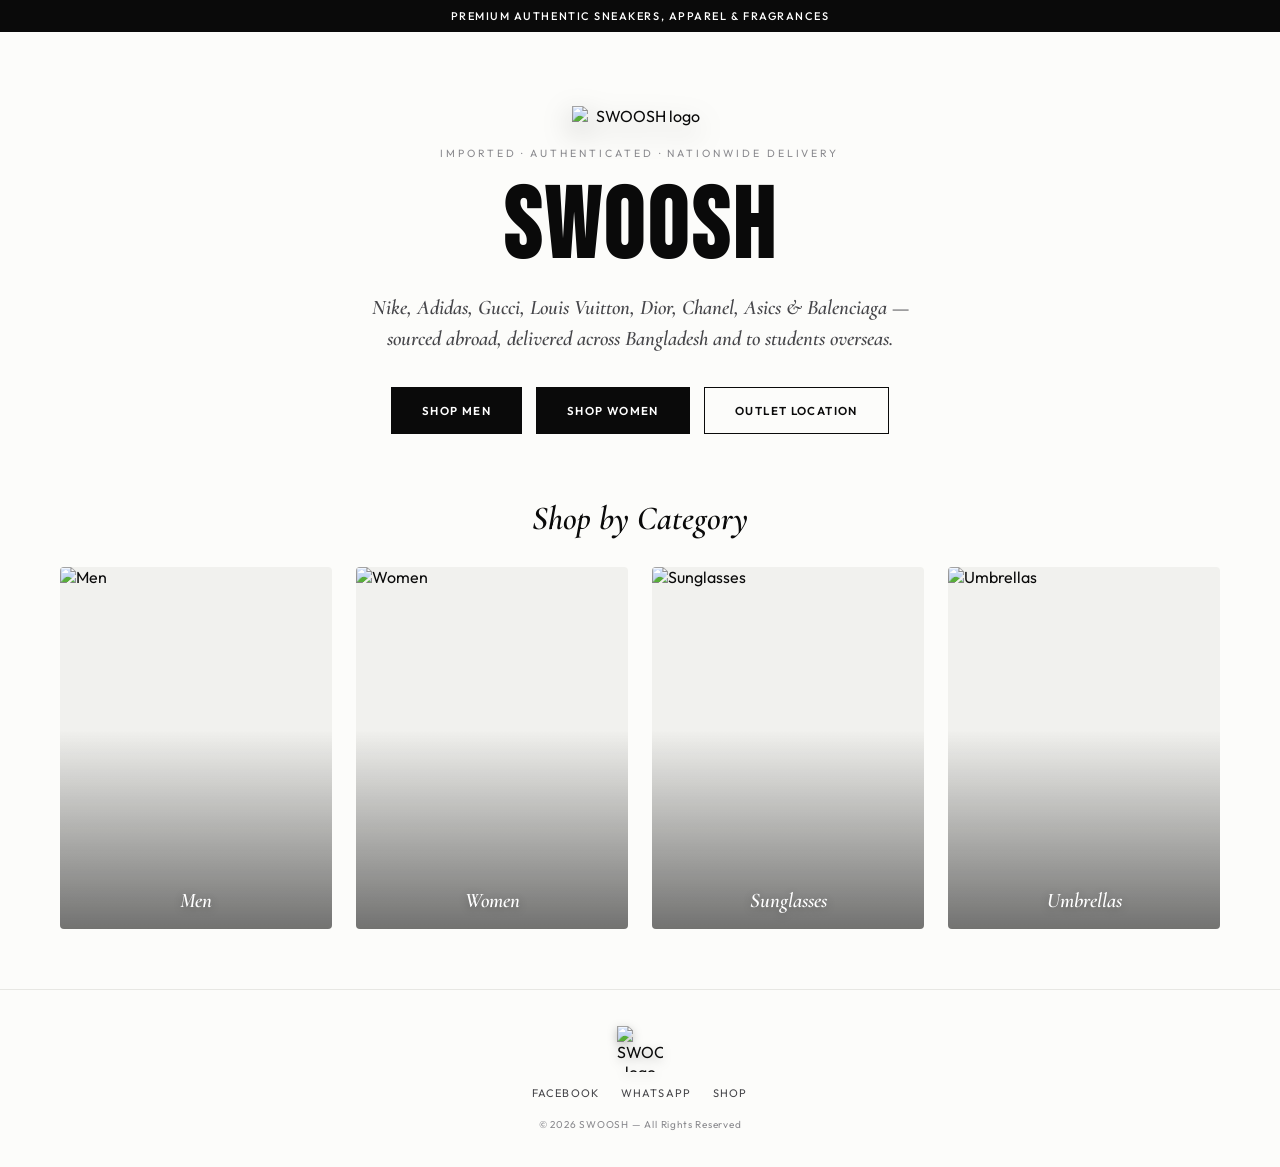
==== index.html @ a7191a3a "Add files via upload" ====
<!DOCTYPE html>
<html lang="en">
<head>
<meta charset="UTF-8">
<meta name="viewport" content="width=device-width, initial-scale=1.0, viewport-fit=cover">
<meta name="theme-color" content="#ffffff">
<title>SWOOSH | Premium Authentic Imports</title>
<link rel="icon" type="image/png" href="logo-black.png">
<link rel="preconnect" href="https://fonts.googleapis.com">
<link rel="preconnect" href="https://fonts.gstatic.com" crossorigin>
<link href="https://fonts.googleapis.com/css2?family=Bebas+Neue&family=Cormorant:ital,wght@1,600;1,700&family=Outfit:wght@300;400;500;600&display=swap" rel="stylesheet">
<style>
:root{
  --bg:#FCFCFA; --ink:#0A0A0A; --ink-70:#46464A; --ink-45:#8A8A8E;
  --line:#E7E7E3; --surface:#F1F1EE; --white:#FFFFFF;
  --t1:.15s; 
  /* Easing update kora hoyeche aro smooth/fluid feel er jonno */
  --eo:cubic-bezier(0.16, 1, 0.3, 1); 
}
*,*::before,*::after{box-sizing:border-box;margin:0;padding:0;-webkit-tap-highlight-color:transparent;}
html{scroll-behavior:smooth;}
body{
  font-family:'Outfit',sans-serif;background:var(--bg);color:var(--ink);
  min-height:100dvh;overflow-x:hidden;
  /* Font smoothing for crisp premium text */
  -webkit-font-smoothing:antialiased; -moz-osx-font-smoothing:grayscale; 
}
a{color:inherit;} button{font-family:inherit;}

.announce{ background:var(--ink); color:var(--white); text-align:center;
  font-size:11px; letter-spacing:.14em; font-weight:500; padding:9px 12px; transform:translateZ(0); }

.hero{ display:flex; flex-direction:column; padding-top:6vh; }
.hero-main{ display:flex; flex-direction:column; align-items:center; justify-content:center;
  text-align:center; padding:20px 24px 44px; }

/* Animation gulo GPU acceleration er jonno optimize kora hoyeche */
.hero-logo, .hero-eyebrow, .hero-brand, .hero-tag, .hero-ctas {
  opacity:0; will-change: transform, opacity;
}
.hero-logo{ width:clamp(92px,24vw,136px); height:auto; margin-bottom:20px;
  filter:drop-shadow(0 10px 14px rgba(0,0,0,.28)); animation:fadeUp .8s var(--eo) forwards; }
.hero-eyebrow{ font-size:10.5px; letter-spacing:.28em; color:var(--ink-45); text-transform:uppercase;
  margin-bottom:22px; animation:fadeUp .8s var(--eo) forwards; }
.hero-brand{ font-family:'Bebas Neue',sans-serif; font-size:clamp(3rem,13vw,6.2rem);
  letter-spacing:.04em; line-height:.95; animation:fadeUp .8s var(--eo) .1s forwards; }
.hero-tag{ font-family:'Cormorant',serif; font-style:italic; font-weight:600;
  font-size:clamp(1.02rem,2.4vw,1.3rem); color:var(--ink-70); margin-top:16px; max-width:560px;
  line-height:1.5; animation:fadeUp .8s var(--eo) .2s forwards; }
.hero-ctas{ display:flex; gap:14px; margin-top:32px; flex-wrap:wrap; justify-content:center;
  animation:fadeUp .8s var(--eo) .3s forwards; }

@keyframes fadeUp{ 
  /* translate3d use kora hoyeche 144hz smoothness er jonno */
  from{opacity:0;transform:translate3d(0, 20px, 0);} 
  to{opacity:1;transform:translate3d(0, 0, 0);} 
}

/* Modified Buttons with smooth transitions & hardware acceleration */
.btn-primary,.btn-ghost{ padding:15px 30px; text-decoration:none; font-size:11.5px; font-weight:600;
  letter-spacing:.12em; text-transform:uppercase; transition:all 0.4s var(--eo); display:inline-block;
  will-change: transform, box-shadow, background-color, color; transform: translateZ(0); }
.btn-primary{ background:var(--ink); color:var(--white); border:1px solid var(--ink); }
.btn-primary:hover{ background:var(--white); color:var(--ink); transform:translate3d(0, -3px, 0); box-shadow:0 8px 20px rgba(0,0,0,0.12); }
.btn-ghost{ border:1px solid var(--ink); color:var(--ink); }
.btn-ghost:hover{ background:var(--ink); color:var(--white); transform:translate3d(0, -3px, 0); box-shadow:0 8px 20px rgba(0,0,0,0.12); }

/* ---------- CATEGORY GRID ---------- */
.cat-section{ max-width:1200px; margin:0 auto; padding:20px 20px 60px; }
.cat-eyebrow{ font-family:'Cormorant',serif; font-style:italic; font-weight:600;
  font-size:clamp(1.5rem,4vw,2.1rem); text-align:center; margin-bottom:28px; }
.cat-grid{ display:grid; grid-template-columns:repeat(2,1fr); gap:clamp(12px,2.5vw,24px); }
@media (min-width:720px){ .cat-grid{ grid-template-columns:repeat(4,1fr); } }

.cat-tile{ position:relative; display:block; text-decoration:none; aspect-ratio:3/4;
  overflow:hidden; border-radius:4px; background:var(--surface); transform: translateZ(0); }
.cat-tile img{ width:100%; height:100%; object-fit:cover; display:block; 
  will-change: transform; transform: translateZ(0); transition:transform .7s var(--eo); }
.cat-tile:hover img{ transform:scale(1.06) translateZ(0); }
.cat-tile::after{ content:''; position:absolute; inset:0;
  background:linear-gradient(180deg, rgba(10,10,10,0) 45%, rgba(10,10,10,.55) 100%); pointer-events:none; }
.cat-tile-label{ position:absolute; left:0; right:0; bottom:16px; z-index:1; text-align:center;
  color:#fff; font-family:'Cormorant',serif; font-style:italic; font-weight:600;
  font-size:clamp(1.05rem,2.6vw,1.3rem); text-shadow:0 2px 10px rgba(0,0,0,.3); 
  will-change: transform; transition: transform .5s var(--eo); transform: translateZ(0); }
.cat-tile:hover .cat-tile-label { transform: translate3d(0, -3px, 0); } /* Smooth text lift */

footer{ text-align:center; padding:36px 20px; border-top:1px solid var(--line); }
.f-logo{ display:block; width:46px; height:46px; object-fit:contain; margin:0 auto 14px; filter:drop-shadow(0 3px 5px rgba(0,0,0,.25)); }
.f-social{ display:flex; justify-content:center; gap:22px; margin-bottom:14px; }
.f-social a{ font-size:11px; letter-spacing:.1em; text-transform:uppercase; text-decoration:none;
  color:var(--ink-70); padding-bottom:3px; border-bottom:1px solid transparent; transition:all .3s var(--eo); 
  will-change: transform; transform: translateZ(0); }
.f-social a:hover{ border-color:var(--ink); color:var(--ink); transform:translate3d(0, -1px, 0); }
.f-copy{ font-size:10px; letter-spacing:.08em; color:var(--ink-45); }
@media (max-width:600px){
  .announce{ font-size:9px; letter-spacing:.1em; padding:8px 10px; }
  .hero{ padding-top:2vh; }
  .hero-main{ padding:24px 18px 34px; }
  .hero-logo{ width:clamp(78px,24vw,104px); margin-bottom:14px; }
  .hero-eyebrow{ font-size:9px; letter-spacing:.2em; margin-bottom:14px; }
  .hero-brand{ font-size:clamp(3.4rem,20vw,5rem); }
  .hero-tag{ margin-top:12px; font-size:1.05rem; line-height:1.4; }
  .hero-ctas{ width:100%; gap:9px; margin-top:23px; }
  .hero-ctas a{ flex:1 1 calc(50% - 9px); padding:13px 10px; font-size:10px; }
  .hero-ctas a:last-child{ flex-basis:100%; }
  .cat-section{ padding:12px 16px 38px; }
  .cat-eyebrow{ margin-bottom:17px; font-size:1.65rem; }
  .cat-grid{ gap:10px; }
  .cat-tile{ aspect-ratio:4/5; }
  .cat-tile-label{ bottom:12px; font-size:1.1rem; }
  footer{ padding:27px 16px; }
  .f-social{ gap:17px; }
}
</style>
</head>
<body>

<div class="announce">PREMIUM AUTHENTIC SNEAKERS, APPAREL &amp; FRAGRANCES</div>

<div class="hero">
  <div class="hero-main">
    <img src="logo-black.png" alt="SWOOSH logo" class="hero-logo">
    <div class="hero-eyebrow">Imported · Authenticated · Nationwide Delivery</div>
    <h1 class="hero-brand">SWOOSH</h1>
    <p class="hero-tag">Nike, Adidas, Gucci, Louis Vuitton, Dior, Chanel, Asics &amp; Balenciaga — sourced abroad, delivered across Bangladesh and to students overseas.</p>
    <div class="hero-ctas">
      <a href="shop.html?gender=men" class="btn-primary">Shop Men</a>
      <a href="shop.html?gender=women" class="btn-primary">Shop Women</a>
      <a href="https://maps.app.goo.gl/aWgwbtptDm14z88G8" class="btn-ghost" target="_blank" rel="noopener">Outlet Location</a>
    </div>
  </div>
</div>

<section class="cat-section">
  <h2 class="cat-eyebrow">Shop by Category</h2>
  <div class="cat-grid" id="catGrid">
    <a class="cat-tile" href="shop.html?gender=men"><img id="tileMen" src="" alt="Men"><span class="cat-tile-label">Men</span></a>
    <a class="cat-tile" href="shop.html?gender=women"><img id="tileWomen" src="" alt="Women"><span class="cat-tile-label">Women</span></a>
    <a class="cat-tile" href="shop.html?type=sunglasses"><img id="tileSunglasses" src="" alt="Sunglasses"><span class="cat-tile-label">Sunglasses</span></a>
    <a class="cat-tile" href="shop.html?type=umbrellas"><img id="tileUmbrellas" src="" alt="Umbrellas"><span class="cat-tile-label">Umbrellas</span></a>
  </div>
</section>

<footer>
  <img src="logo-black.png" alt="SWOOSH logo" class="f-logo">
  <div class="f-social">
    <a href="https://www.facebook.com/profile.php?id=61572781814076" target="_blank" rel="noopener">Facebook</a>
    <a href="https://wa.me/message/C7BIGTH3DVLLM1" target="_blank" rel="noopener">WhatsApp</a>
    <a href="shop.html">Shop</a>
  </div>
  <p class="f-copy">&copy; 2026 SWOOSH — All Rights Reserved</p>
</footer>

<script type="module">
'use strict';

function svgPlaceholder(label, tone){
  const svg = `<svg xmlns="http://www.w3.org/2000/svg" viewBox="0 0 300 400"><rect fill="${tone}" width="300" height="400"/><rect x="14" y="14" width="272" height="372" fill="none" stroke="rgba(10,10,10,.2)" stroke-width="2"/><text x="150" y="208" font-family="Georgia,serif" font-style="italic" font-weight="700" font-size="22" fill="rgba(10,10,10,.62)" text-anchor="middle">${label}</text></svg>`;
  return 'data:image/svg+xml,' + encodeURIComponent(svg);
}

// Niche apnar nijossho chobir link gulo bosiye din
const FIXED_IMAGES = {
  men: 'photos/men.jpg',
  women: 'photos/women.jpg',
  sunglasses: 'photos/sunglass.jpg',
  umbrellas: 'photos/umbrella.jpg'
};

// Chobi thakle chobi dekhabe, na thakle ager moto color block dekhabe
document.getElementById('tileMen').src = FIXED_IMAGES.men || svgPlaceholder('Men', '#EDEDE8');
document.getElementById('tileWomen').src = FIXED_IMAGES.women || svgPlaceholder('Women', '#EFECE6');
document.getElementById('tileSunglasses').src = FIXED_IMAGES.sunglasses || svgPlaceholder('Sunglasses', '#E9E6E0');
document.getElementById('tileUmbrellas').src = FIXED_IMAGES.umbrellas || svgPlaceholder('Umbrellas', '#E8E5DF');

// Note: index page-e ekhon fixed chobi thakay Firebase theke auto-fetch korar code ti bad deya hoyeche.
</script>

</body>
</html>
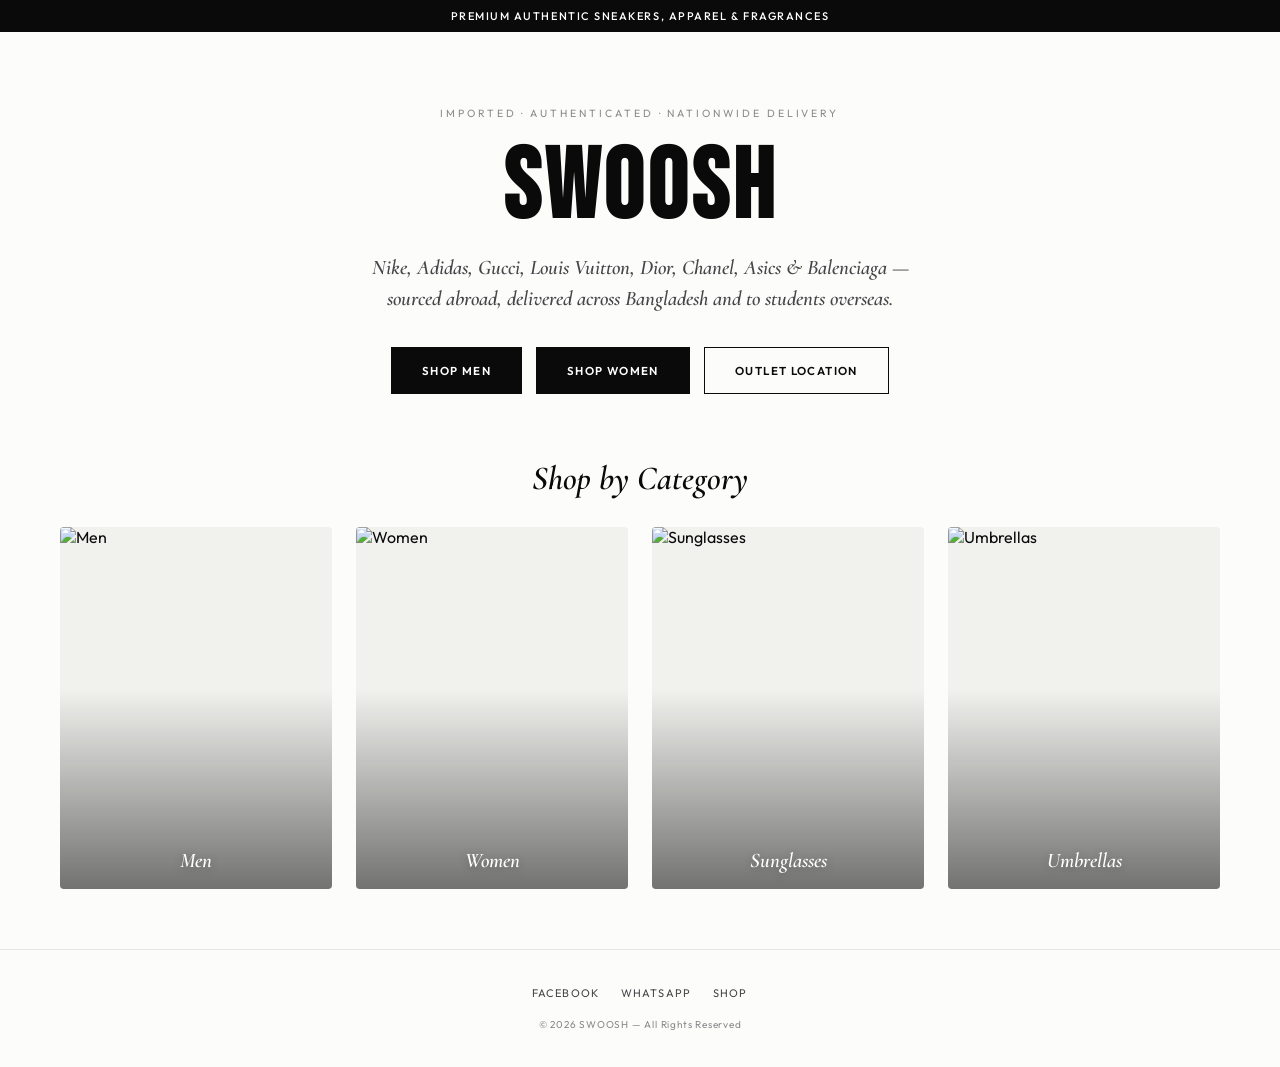
==== commit 57637cb7: "Add files via upload" ====
--- a/index.html
+++ b/index.html
@@ -5,7 +5,6 @@
 <meta name="viewport" content="width=device-width, initial-scale=1.0, viewport-fit=cover">
 <meta name="theme-color" content="#ffffff">
 <title>SWOOSH | Premium Authentic Imports</title>
-<link rel="icon" type="image/png" href="logo-black.png">
 <link rel="preconnect" href="https://fonts.googleapis.com">
 <link rel="preconnect" href="https://fonts.gstatic.com" crossorigin>
 <link href="https://fonts.googleapis.com/css2?family=Bebas+Neue&family=Cormorant:ital,wght@1,600;1,700&family=Outfit:wght@300;400;500;600&display=swap" rel="stylesheet">
@@ -35,11 +34,9 @@
   text-align:center; padding:20px 24px 44px; }
 
 /* Animation gulo GPU acceleration er jonno optimize kora hoyeche */
-.hero-logo, .hero-eyebrow, .hero-brand, .hero-tag, .hero-ctas {
+.hero-eyebrow, .hero-brand, .hero-tag, .hero-ctas {
   opacity:0; will-change: transform, opacity;
 }
-.hero-logo{ width:clamp(92px,24vw,136px); height:auto; margin-bottom:20px;
-  filter:drop-shadow(0 10px 14px rgba(0,0,0,.28)); animation:fadeUp .8s var(--eo) forwards; }
 .hero-eyebrow{ font-size:10.5px; letter-spacing:.28em; color:var(--ink-45); text-transform:uppercase;
   margin-bottom:22px; animation:fadeUp .8s var(--eo) forwards; }
 .hero-brand{ font-family:'Bebas Neue',sans-serif; font-size:clamp(3rem,13vw,6.2rem);
@@ -86,7 +83,6 @@
 .cat-tile:hover .cat-tile-label { transform: translate3d(0, -3px, 0); } /* Smooth text lift */
 
 footer{ text-align:center; padding:36px 20px; border-top:1px solid var(--line); }
-.f-logo{ display:block; width:46px; height:46px; object-fit:contain; margin:0 auto 14px; filter:drop-shadow(0 3px 5px rgba(0,0,0,.25)); }
 .f-social{ display:flex; justify-content:center; gap:22px; margin-bottom:14px; }
 .f-social a{ font-size:11px; letter-spacing:.1em; text-transform:uppercase; text-decoration:none;
   color:var(--ink-70); padding-bottom:3px; border-bottom:1px solid transparent; transition:all .3s var(--eo); 
@@ -97,7 +93,6 @@
   .announce{ font-size:9px; letter-spacing:.1em; padding:8px 10px; }
   .hero{ padding-top:2vh; }
   .hero-main{ padding:24px 18px 34px; }
-  .hero-logo{ width:clamp(78px,24vw,104px); margin-bottom:14px; }
   .hero-eyebrow{ font-size:9px; letter-spacing:.2em; margin-bottom:14px; }
   .hero-brand{ font-size:clamp(3.4rem,20vw,5rem); }
   .hero-tag{ margin-top:12px; font-size:1.05rem; line-height:1.4; }
@@ -120,7 +115,6 @@
 
 <div class="hero">
   <div class="hero-main">
-    <img src="logo-black.png" alt="SWOOSH logo" class="hero-logo">
     <div class="hero-eyebrow">Imported · Authenticated · Nationwide Delivery</div>
     <h1 class="hero-brand">SWOOSH</h1>
     <p class="hero-tag">Nike, Adidas, Gucci, Louis Vuitton, Dior, Chanel, Asics &amp; Balenciaga — sourced abroad, delivered across Bangladesh and to students overseas.</p>
@@ -143,7 +137,6 @@
 </section>
 
 <footer>
-  <img src="logo-black.png" alt="SWOOSH logo" class="f-logo">
   <div class="f-social">
     <a href="https://www.facebook.com/profile.php?id=61572781814076" target="_blank" rel="noopener">Facebook</a>
     <a href="https://wa.me/message/C7BIGTH3DVLLM1" target="_blank" rel="noopener">WhatsApp</a>
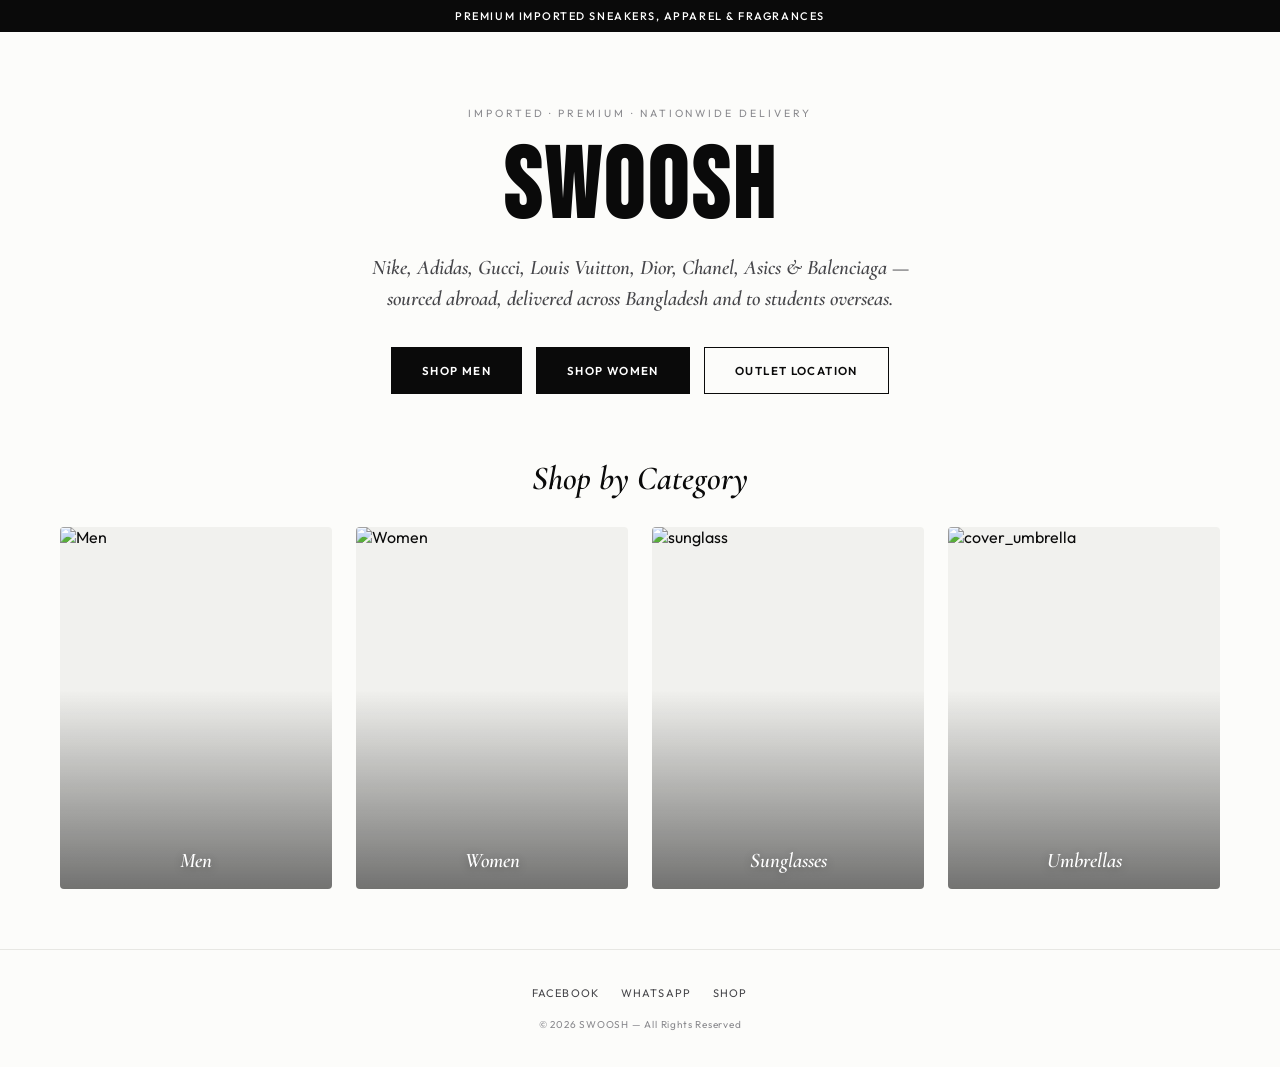
==== commit 89e3d6e0: "Update index.html" ====
--- a/index.html
+++ b/index.html
@@ -4,7 +4,7 @@
 <meta charset="UTF-8">
 <meta name="viewport" content="width=device-width, initial-scale=1.0, viewport-fit=cover">
 <meta name="theme-color" content="#ffffff">
-<title>SWOOSH | Premium Authentic Imports</title>
+<title>SWOOSH | Premium Imports</title>
 <link rel="preconnect" href="https://fonts.googleapis.com">
 <link rel="preconnect" href="https://fonts.gstatic.com" crossorigin>
 <link href="https://fonts.googleapis.com/css2?family=Bebas+Neue&family=Cormorant:ital,wght@1,600;1,700&family=Outfit:wght@300;400;500;600&display=swap" rel="stylesheet">
@@ -111,11 +111,11 @@
 </head>
 <body>
 
-<div class="announce">PREMIUM AUTHENTIC SNEAKERS, APPAREL &amp; FRAGRANCES</div>
+<div class="announce">PREMIUM IMPORTED SNEAKERS, APPAREL &amp; FRAGRANCES</div>
 
 <div class="hero">
   <div class="hero-main">
-    <div class="hero-eyebrow">Imported · Authenticated · Nationwide Delivery</div>
+    <div class="hero-eyebrow">Imported · Premium · Nationwide Delivery</div>
     <h1 class="hero-brand">SWOOSH</h1>
     <p class="hero-tag">Nike, Adidas, Gucci, Louis Vuitton, Dior, Chanel, Asics &amp; Balenciaga — sourced abroad, delivered across Bangladesh and to students overseas.</p>
     <div class="hero-ctas">
@@ -131,8 +131,8 @@
   <div class="cat-grid" id="catGrid">
     <a class="cat-tile" href="shop.html?gender=men"><img id="tileMen" src="" alt="Men"><span class="cat-tile-label">Men</span></a>
     <a class="cat-tile" href="shop.html?gender=women"><img id="tileWomen" src="" alt="Women"><span class="cat-tile-label">Women</span></a>
-    <a class="cat-tile" href="shop.html?type=sunglasses"><img id="tileSunglasses" src="" alt="Sunglasses"><span class="cat-tile-label">Sunglasses</span></a>
-    <a class="cat-tile" href="shop.html?type=umbrellas"><img id="tileUmbrellas" src="" alt="Umbrellas"><span class="cat-tile-label">Umbrellas</span></a>
+    <a class="cat-tile" href="shop.html?type=sunglasses"><img id="tileSunglasses" src="" alt="sunglass"><span class="cat-tile-label">Sunglasses</span></a>
+    <a class="cat-tile" href="shop.html?type=umbrellas"><img id="tileUmbrellas" src="" alt="cover_umbrella"><span class="cat-tile-label">Umbrellas</span></a>
   </div>
 </section>
 
@@ -171,4 +171,4 @@
 </script>
 
 </body>
-</html>+</html>
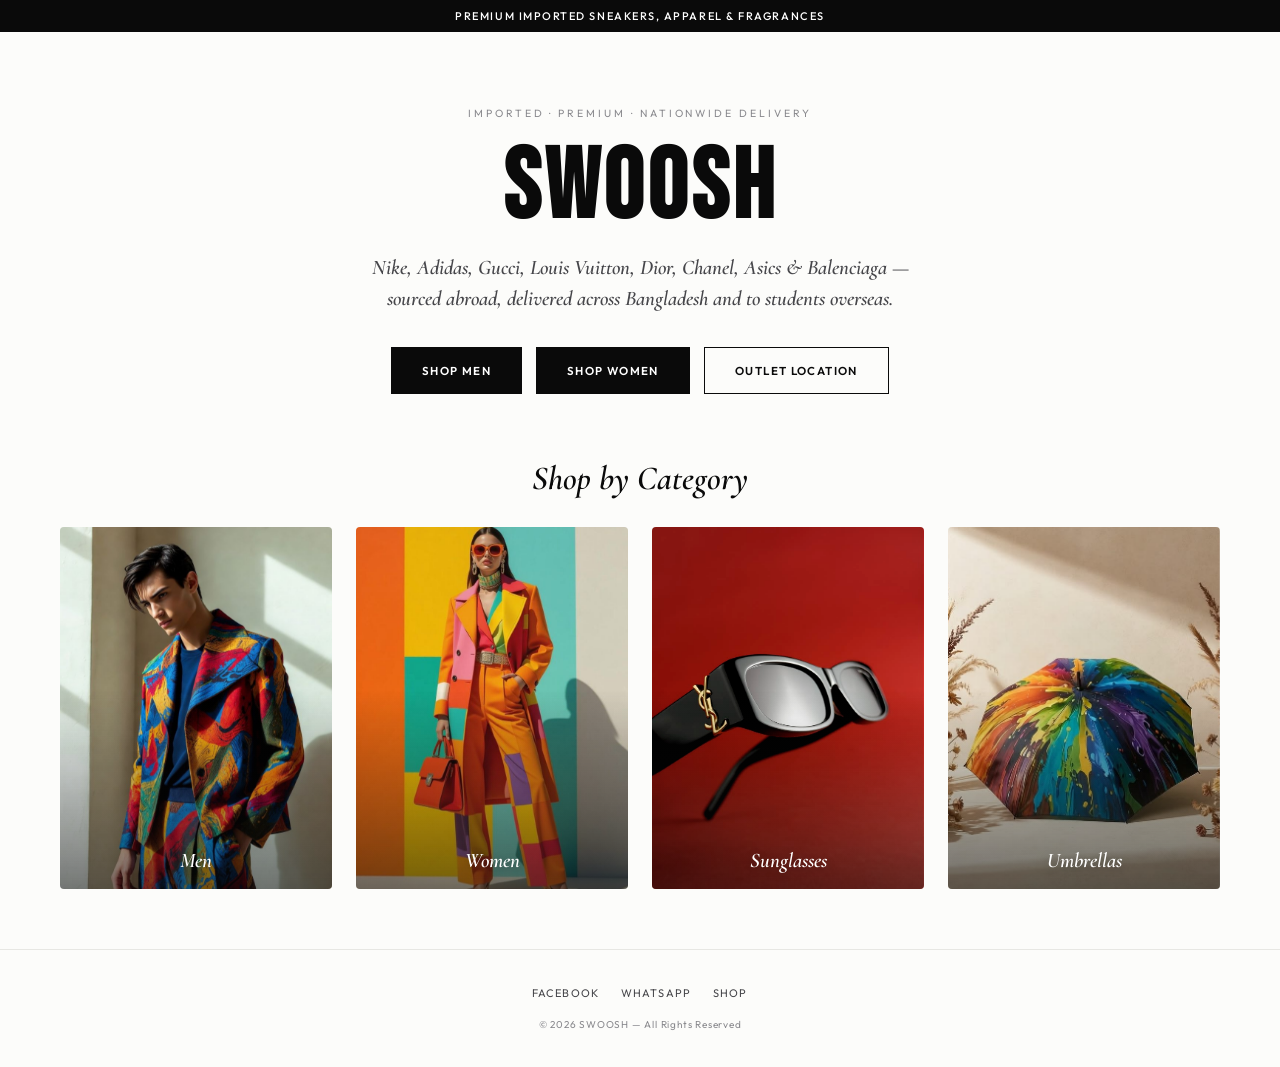
==== commit 1daf5730: "Update index.html" ====
--- a/index.html
+++ b/index.html
@@ -131,8 +131,8 @@
   <div class="cat-grid" id="catGrid">
     <a class="cat-tile" href="shop.html?gender=men"><img id="tileMen" src="" alt="Men"><span class="cat-tile-label">Men</span></a>
     <a class="cat-tile" href="shop.html?gender=women"><img id="tileWomen" src="" alt="Women"><span class="cat-tile-label">Women</span></a>
-    <a class="cat-tile" href="shop.html?type=sunglasses"><img id="tileSunglasses" src="" alt="sunglass"><span class="cat-tile-label">Sunglasses</span></a>
-    <a class="cat-tile" href="shop.html?type=umbrellas"><img id="tileUmbrellas" src="" alt="cover_umbrella"><span class="cat-tile-label">Umbrellas</span></a>
+    <a class="cat-tile" href="shop.html?type=sunglasses"><img id="tileSunglasses" src="" alt="sunglassess"><span class="cat-tile-label">Sunglasses</span></a>
+    <a class="cat-tile" href="shop.html?type=umbrellas"><img id="tileUmbrellas" src="" alt="Umbrellas"><span class="cat-tile-label">Umbrellas</span></a>
   </div>
 </section>
 
@@ -155,10 +155,10 @@
 
 // Niche apnar nijossho chobir link gulo bosiye din
 const FIXED_IMAGES = {
-  men: 'photos/men.jpg',
-  women: 'photos/women.jpg',
-  sunglasses: 'photos/sunglass.jpg',
-  umbrellas: 'photos/umbrella.jpg'
+  men: 'men.jpg',
+  women: 'women.jpg',
+  sunglasses: 'sunglass.jpg',
+  umbrellas: 'cover_umbrella.jpg'
 };
 
 // Chobi thakle chobi dekhabe, na thakle ager moto color block dekhabe
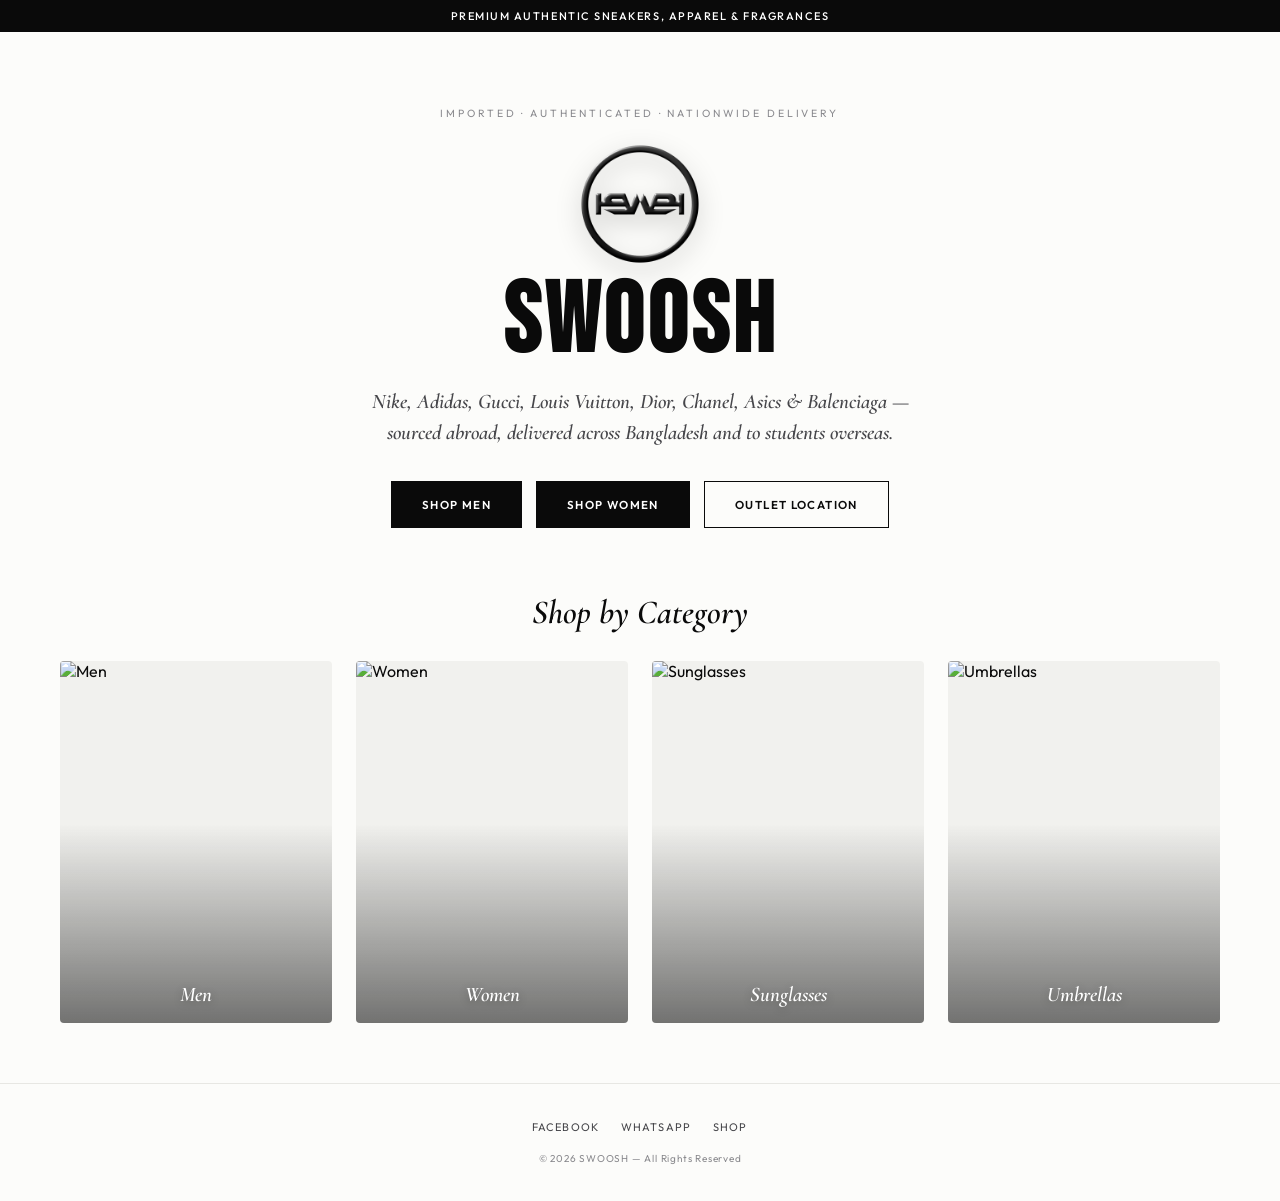
==== commit d5545b3d: "Update index.html" ====
--- a/index.html
+++ b/index.html
@@ -4,7 +4,7 @@
 <meta charset="UTF-8">
 <meta name="viewport" content="width=device-width, initial-scale=1.0, viewport-fit=cover">
 <meta name="theme-color" content="#ffffff">
-<title>SWOOSH | Premium Imports</title>
+<title>SWOOSH | Premium Authentic Imports</title>
 <link rel="preconnect" href="https://fonts.googleapis.com">
 <link rel="preconnect" href="https://fonts.gstatic.com" crossorigin>
 <link href="https://fonts.googleapis.com/css2?family=Bebas+Neue&family=Cormorant:ital,wght@1,600;1,700&family=Outfit:wght@300;400;500;600&display=swap" rel="stylesheet">
@@ -34,9 +34,11 @@
   text-align:center; padding:20px 24px 44px; }
 
 /* Animation gulo GPU acceleration er jonno optimize kora hoyeche */
-.hero-eyebrow, .hero-brand, .hero-tag, .hero-ctas {
+.hero-logo, .hero-eyebrow, .hero-brand, .hero-tag, .hero-ctas {
   opacity:0; will-change: transform, opacity;
 }
+.hero-logo{ display:block; width:clamp(86px,22vw,124px); height:auto; margin-bottom:10px;
+  filter:drop-shadow(0 8px 12px rgba(0,0,0,.22)); animation:fadeUp .8s var(--eo) .05s forwards; }
 .hero-eyebrow{ font-size:10.5px; letter-spacing:.28em; color:var(--ink-45); text-transform:uppercase;
   margin-bottom:22px; animation:fadeUp .8s var(--eo) forwards; }
 .hero-brand{ font-family:'Bebas Neue',sans-serif; font-size:clamp(3rem,13vw,6.2rem);
@@ -93,6 +95,7 @@
   .announce{ font-size:9px; letter-spacing:.1em; padding:8px 10px; }
   .hero{ padding-top:2vh; }
   .hero-main{ padding:24px 18px 34px; }
+  .hero-logo{ width:clamp(72px,22vw,96px); margin-bottom:8px; }
   .hero-eyebrow{ font-size:9px; letter-spacing:.2em; margin-bottom:14px; }
   .hero-brand{ font-size:clamp(3.4rem,20vw,5rem); }
   .hero-tag{ margin-top:12px; font-size:1.05rem; line-height:1.4; }
@@ -111,11 +114,12 @@
 </head>
 <body>
 
-<div class="announce">PREMIUM IMPORTED SNEAKERS, APPAREL &amp; FRAGRANCES</div>
+<div class="announce">PREMIUM AUTHENTIC SNEAKERS, APPAREL &amp; FRAGRANCES</div>
 
 <div class="hero">
   <div class="hero-main">
-    <div class="hero-eyebrow">Imported · Premium · Nationwide Delivery</div>
+    <div class="hero-eyebrow">Imported · Authenticated · Nationwide Delivery</div>
+    <img src="logo-black.png" alt="SWOOSH logo" class="hero-logo">
     <h1 class="hero-brand">SWOOSH</h1>
     <p class="hero-tag">Nike, Adidas, Gucci, Louis Vuitton, Dior, Chanel, Asics &amp; Balenciaga — sourced abroad, delivered across Bangladesh and to students overseas.</p>
     <div class="hero-ctas">
@@ -131,7 +135,7 @@
   <div class="cat-grid" id="catGrid">
     <a class="cat-tile" href="shop.html?gender=men"><img id="tileMen" src="" alt="Men"><span class="cat-tile-label">Men</span></a>
     <a class="cat-tile" href="shop.html?gender=women"><img id="tileWomen" src="" alt="Women"><span class="cat-tile-label">Women</span></a>
-    <a class="cat-tile" href="shop.html?type=sunglasses"><img id="tileSunglasses" src="" alt="sunglassess"><span class="cat-tile-label">Sunglasses</span></a>
+    <a class="cat-tile" href="shop.html?type=sunglasses"><img id="tileSunglasses" src="" alt="Sunglasses"><span class="cat-tile-label">Sunglasses</span></a>
     <a class="cat-tile" href="shop.html?type=umbrellas"><img id="tileUmbrellas" src="" alt="Umbrellas"><span class="cat-tile-label">Umbrellas</span></a>
   </div>
 </section>
@@ -155,10 +159,10 @@
 
 // Niche apnar nijossho chobir link gulo bosiye din
 const FIXED_IMAGES = {
-  men: 'men.jpg',
-  women: 'women.jpg',
-  sunglasses: 'sunglass.jpg',
-  umbrellas: 'cover_umbrella.jpg'
+  men: 'photos/men.jpg',
+  women: 'photos/women.jpg',
+  sunglasses: 'photos/sunglass.jpg',
+  umbrellas: 'photos/umbrella.jpg'
 };
 
 // Chobi thakle chobi dekhabe, na thakle ager moto color block dekhabe
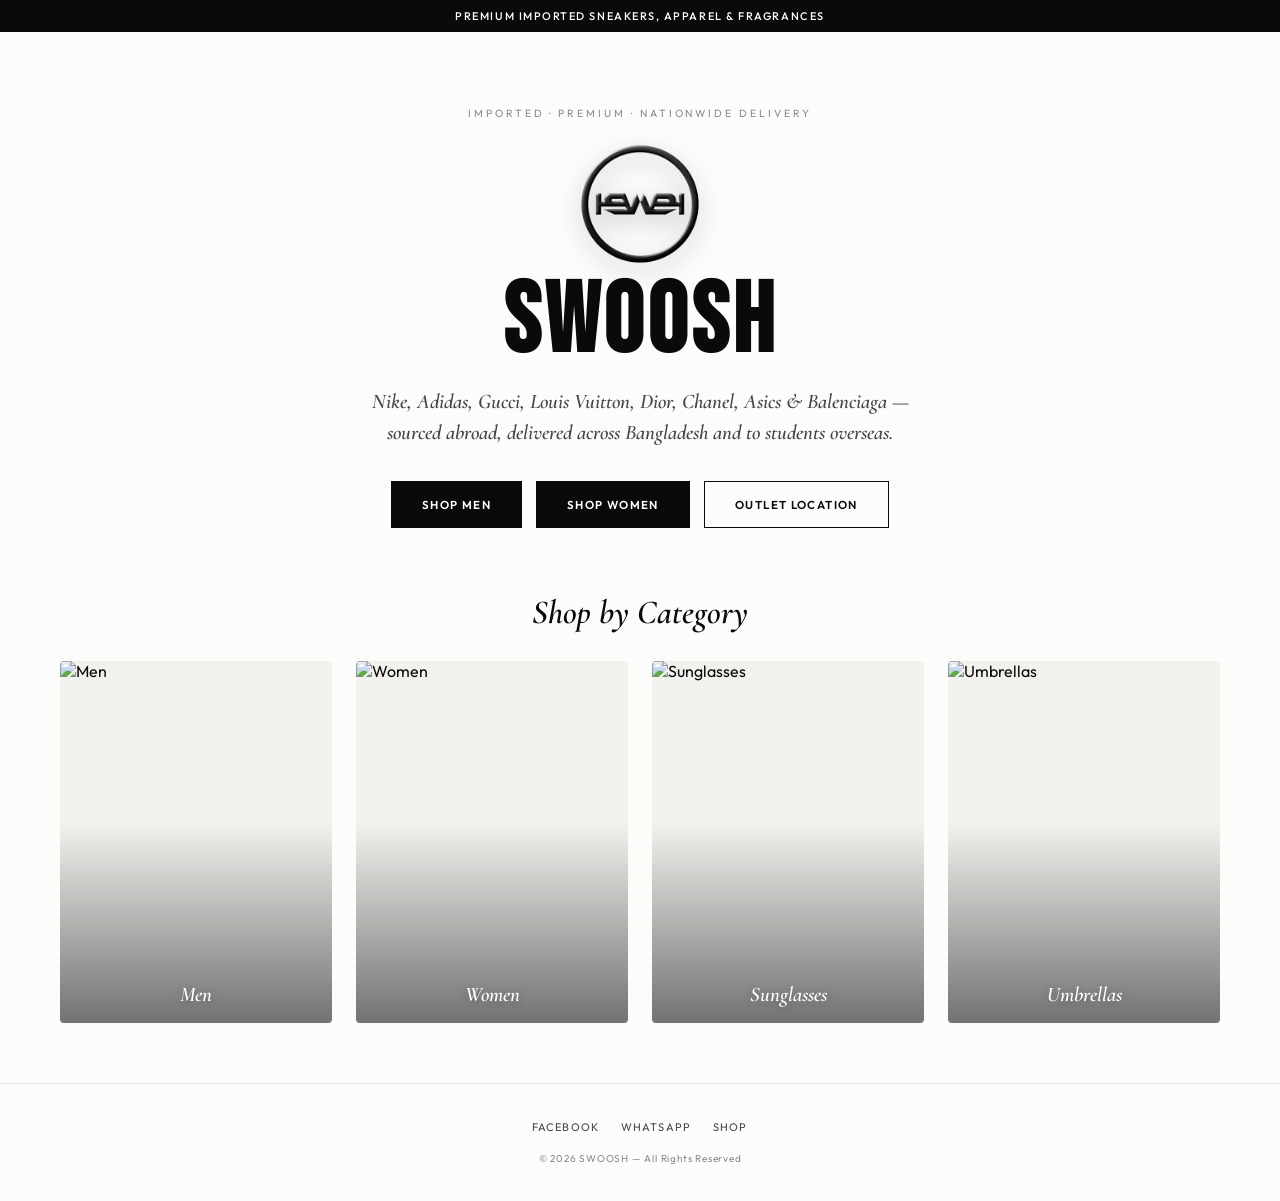
==== commit 8b563045: "Update index.html" ====
--- a/index.html
+++ b/index.html
@@ -4,7 +4,7 @@
 <meta charset="UTF-8">
 <meta name="viewport" content="width=device-width, initial-scale=1.0, viewport-fit=cover">
 <meta name="theme-color" content="#ffffff">
-<title>SWOOSH | Premium Authentic Imports</title>
+<title>SWOOSH | Premium Imports</title>
 <link rel="preconnect" href="https://fonts.googleapis.com">
 <link rel="preconnect" href="https://fonts.gstatic.com" crossorigin>
 <link href="https://fonts.googleapis.com/css2?family=Bebas+Neue&family=Cormorant:ital,wght@1,600;1,700&family=Outfit:wght@300;400;500;600&display=swap" rel="stylesheet">
@@ -114,11 +114,11 @@
 </head>
 <body>
 
-<div class="announce">PREMIUM AUTHENTIC SNEAKERS, APPAREL &amp; FRAGRANCES</div>
+<div class="announce">PREMIUM IMPORTED SNEAKERS, APPAREL &amp; FRAGRANCES</div>
 
 <div class="hero">
   <div class="hero-main">
-    <div class="hero-eyebrow">Imported · Authenticated · Nationwide Delivery</div>
+    <div class="hero-eyebrow">Imported · Premium · Nationwide Delivery</div>
     <img src="logo-black.png" alt="SWOOSH logo" class="hero-logo">
     <h1 class="hero-brand">SWOOSH</h1>
     <p class="hero-tag">Nike, Adidas, Gucci, Louis Vuitton, Dior, Chanel, Asics &amp; Balenciaga — sourced abroad, delivered across Bangladesh and to students overseas.</p>
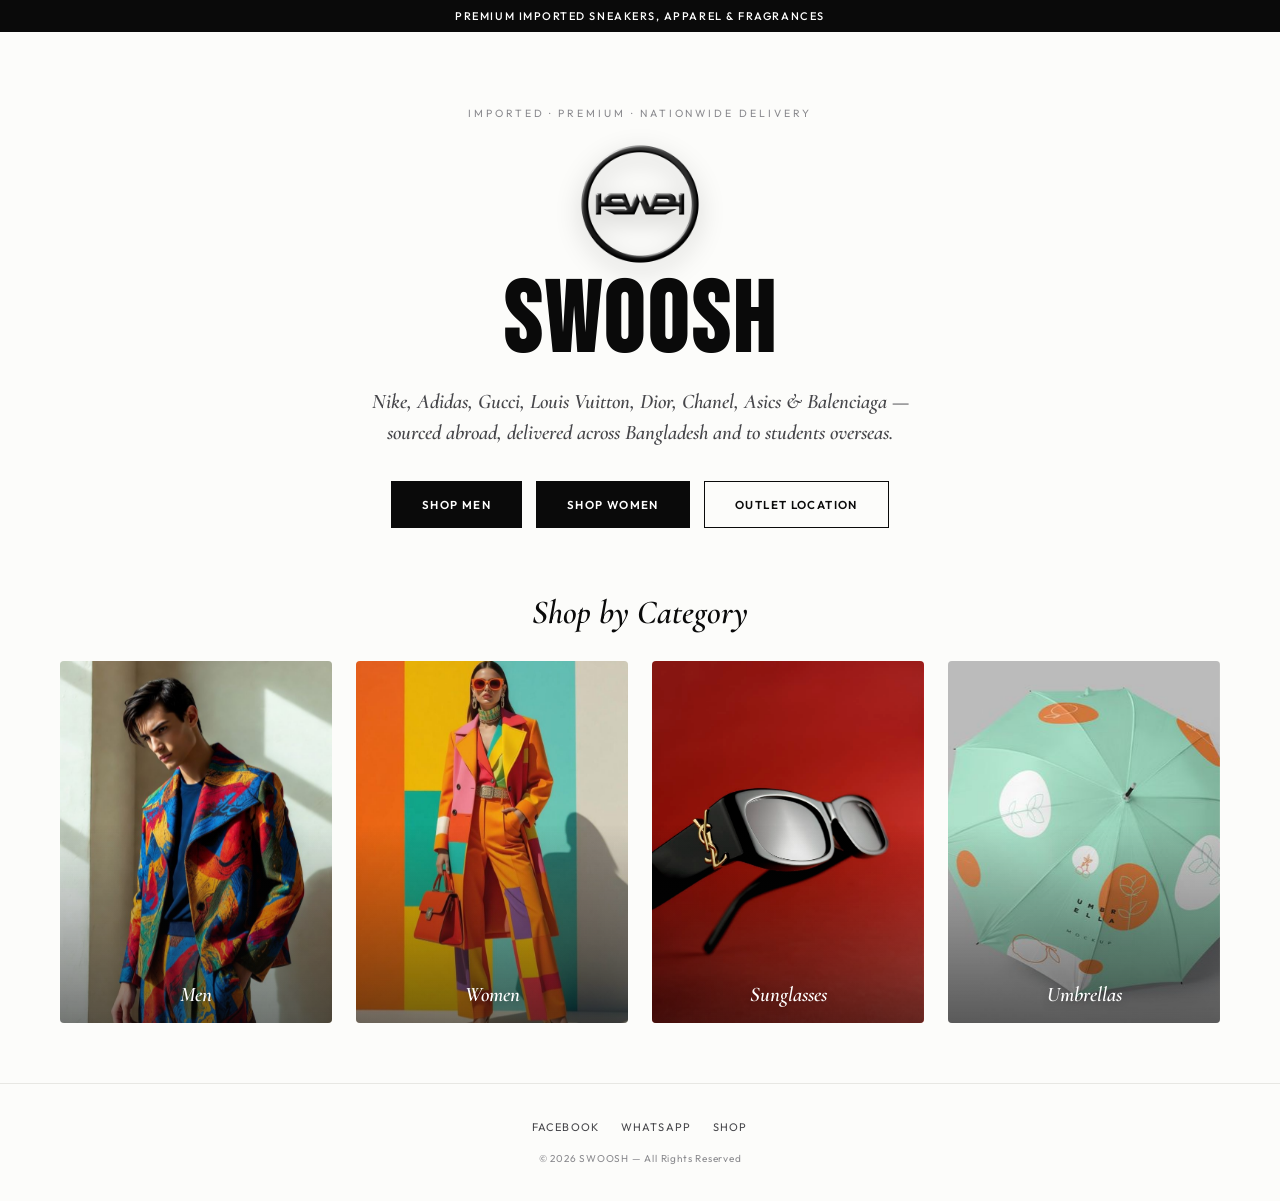
==== commit 67e50445: "Update index.html" ====
--- a/index.html
+++ b/index.html
@@ -159,10 +159,10 @@
 
 // Niche apnar nijossho chobir link gulo bosiye din
 const FIXED_IMAGES = {
-  men: 'photos/men.jpg',
-  women: 'photos/women.jpg',
-  sunglasses: 'photos/sunglass.jpg',
-  umbrellas: 'photos/umbrella.jpg'
+  men: 'men.jpg',
+  women: 'women.jpg',
+  sunglasses: 'sunglass.jpg',
+  umbrellas: 'umbrella.jpg'
 };
 
 // Chobi thakle chobi dekhabe, na thakle ager moto color block dekhabe
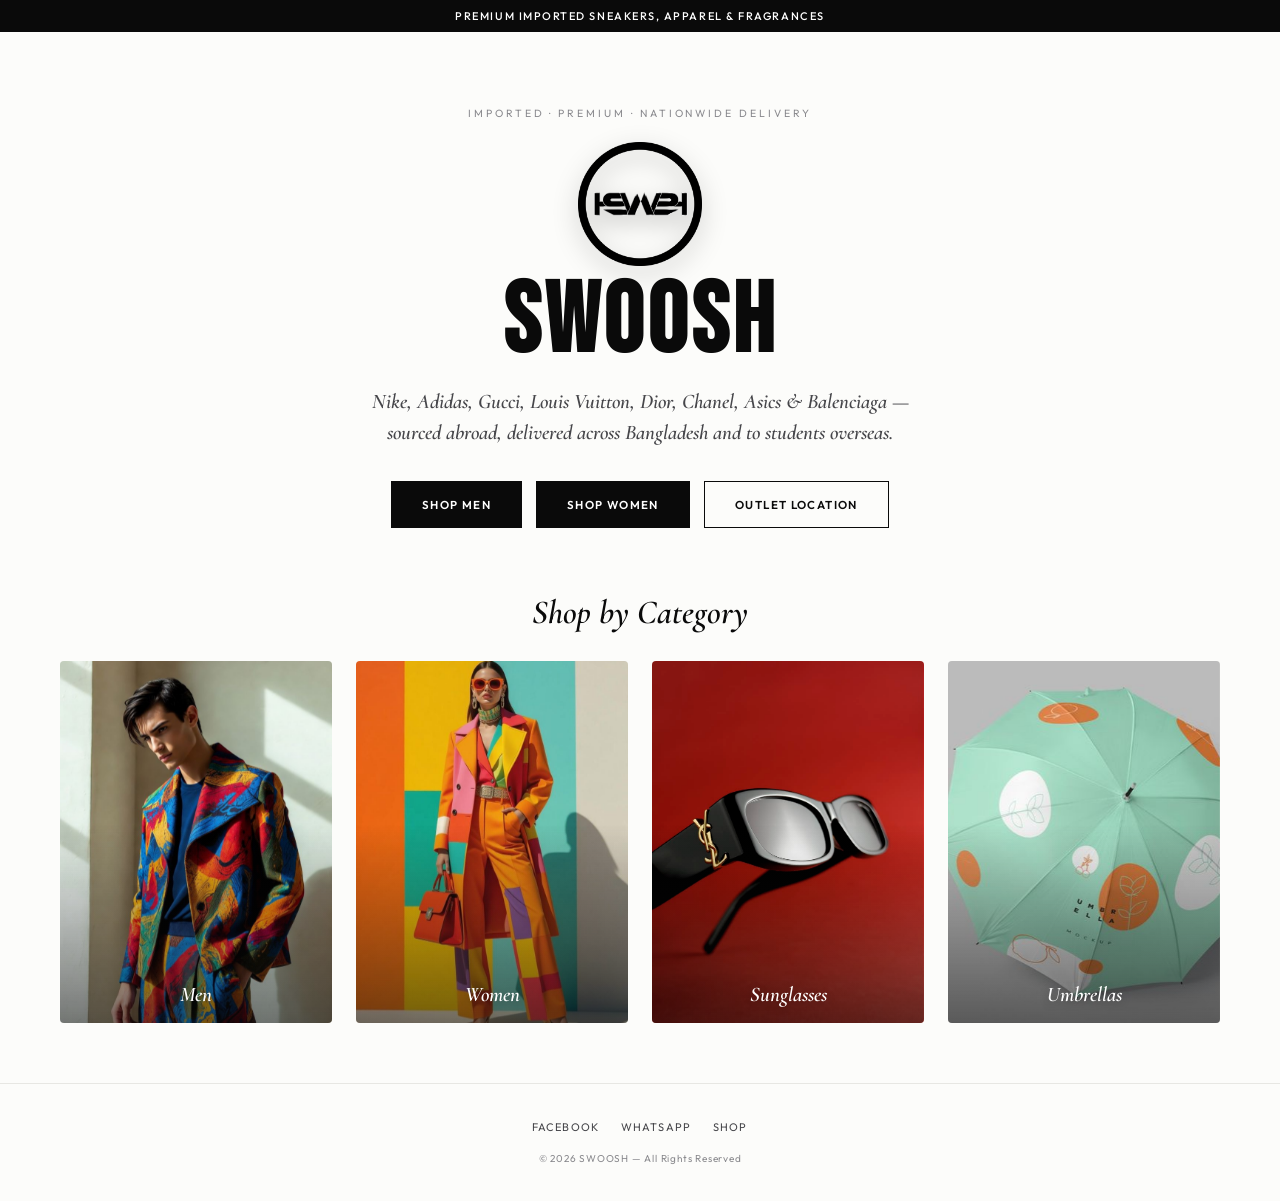
==== commit 2d6138a4: "Enhance image loading with priority and decoding Updated image elements to include fetchpriority and" ====
--- a/index.html
+++ b/index.html
@@ -5,6 +5,10 @@
 <meta name="viewport" content="width=device-width, initial-scale=1.0, viewport-fit=cover">
 <meta name="theme-color" content="#ffffff">
 <title>SWOOSH | Premium Imports</title>
+<!-- Prothom screen-er chobi gulo page khulei download shuru hoy -->
+<link rel="preload" as="image" href="logo-black.png" fetchpriority="high">
+<link rel="preload" as="image" href="men.jpg" fetchpriority="high">
+<link rel="preload" as="image" href="women.jpg" fetchpriority="high">
 <link rel="preconnect" href="https://fonts.googleapis.com">
 <link rel="preconnect" href="https://fonts.gstatic.com" crossorigin>
 <link href="https://fonts.googleapis.com/css2?family=Bebas+Neue&family=Cormorant:ital,wght@1,600;1,700&family=Outfit:wght@300;400;500;600&display=swap" rel="stylesheet">
@@ -119,7 +123,7 @@
 <div class="hero">
   <div class="hero-main">
     <div class="hero-eyebrow">Imported · Premium · Nationwide Delivery</div>
-    <img src="logo-black.png" alt="SWOOSH logo" class="hero-logo">
+    <img src="logo-black.png" alt="SWOOSH logo" class="hero-logo" fetchpriority="high" decoding="async">
     <h1 class="hero-brand">SWOOSH</h1>
     <p class="hero-tag">Nike, Adidas, Gucci, Louis Vuitton, Dior, Chanel, Asics &amp; Balenciaga — sourced abroad, delivered across Bangladesh and to students overseas.</p>
     <div class="hero-ctas">
@@ -133,10 +137,10 @@
 <section class="cat-section">
   <h2 class="cat-eyebrow">Shop by Category</h2>
   <div class="cat-grid" id="catGrid">
-    <a class="cat-tile" href="shop.html?gender=men"><img id="tileMen" src="" alt="Men"><span class="cat-tile-label">Men</span></a>
-    <a class="cat-tile" href="shop.html?gender=women"><img id="tileWomen" src="" alt="Women"><span class="cat-tile-label">Women</span></a>
-    <a class="cat-tile" href="shop.html?type=sunglasses"><img id="tileSunglasses" src="" alt="Sunglasses"><span class="cat-tile-label">Sunglasses</span></a>
-    <a class="cat-tile" href="shop.html?type=umbrellas"><img id="tileUmbrellas" src="" alt="Umbrellas"><span class="cat-tile-label">Umbrellas</span></a>
+    <a class="cat-tile" href="shop.html?gender=men"><img id="tileMen" src="men.jpg" alt="Men" fetchpriority="high" decoding="async"><span class="cat-tile-label">Men</span></a>
+    <a class="cat-tile" href="shop.html?gender=women"><img id="tileWomen" src="women.jpg" alt="Women" fetchpriority="high" decoding="async"><span class="cat-tile-label">Women</span></a>
+    <a class="cat-tile" href="shop.html?type=sunglasses"><img id="tileSunglasses" src="sunglass.jpg" alt="Sunglasses" decoding="async"><span class="cat-tile-label">Sunglasses</span></a>
+    <a class="cat-tile" href="shop.html?type=umbrellas"><img id="tileUmbrellas" src="umbrella.jpg" alt="Umbrellas" decoding="async"><span class="cat-tile-label">Umbrellas</span></a>
   </div>
 </section>
 
@@ -149,29 +153,28 @@
   <p class="f-copy">&copy; 2026 SWOOSH — All Rights Reserved</p>
 </footer>
 
-<script type="module">
-'use strict';
-
-function svgPlaceholder(label, tone){
-  const svg = `<svg xmlns="http://www.w3.org/2000/svg" viewBox="0 0 300 400"><rect fill="${tone}" width="300" height="400"/><rect x="14" y="14" width="272" height="372" fill="none" stroke="rgba(10,10,10,.2)" stroke-width="2"/><text x="150" y="208" font-family="Georgia,serif" font-style="italic" font-weight="700" font-size="22" fill="rgba(10,10,10,.62)" text-anchor="middle">${label}</text></svg>`;
-  return 'data:image/svg+xml,' + encodeURIComponent(svg);
-}
-
-// Niche apnar nijossho chobir link gulo bosiye din
-const FIXED_IMAGES = {
-  men: 'men.jpg',
-  women: 'women.jpg',
-  sunglasses: 'sunglass.jpg',
-  umbrellas: 'umbrella.jpg'
-};
-
-// Chobi thakle chobi dekhabe, na thakle ager moto color block dekhabe
-document.getElementById('tileMen').src = FIXED_IMAGES.men || svgPlaceholder('Men', '#EDEDE8');
-document.getElementById('tileWomen').src = FIXED_IMAGES.women || svgPlaceholder('Women', '#EFECE6');
-document.getElementById('tileSunglasses').src = FIXED_IMAGES.sunglasses || svgPlaceholder('Sunglasses', '#E9E6E0');
-document.getElementById('tileUmbrellas').src = FIXED_IMAGES.umbrellas || svgPlaceholder('Umbrellas', '#E8E5DF');
-
-// Note: index page-e ekhon fixed chobi thakay Firebase theke auto-fetch korar code ti bad deya hoyeche.
+<script>
+/* Chobi gulo ekhon HTML-e shorashori boshano (JS-er opekkha kore na), tai ager cheye onek fast dekhay.
+   Kono chobi load na hole shudhu tokhon color block dekhabe. */
+(function(){
+  function ph(label, tone){
+    var svg = '<svg xmlns="http://www.w3.org/2000/svg" viewBox="0 0 300 400"><rect fill="' + tone + '" width="300" height="400"/><rect x="14" y="14" width="272" height="372" fill="none" stroke="rgba(10,10,10,.2)" stroke-width="2"/><text x="150" y="208" font-family="Georgia,serif" font-style="italic" font-weight="700" font-size="22" fill="rgba(10,10,10,.62)" text-anchor="middle">' + label + '</text></svg>';
+    return 'data:image/svg+xml,' + encodeURIComponent(svg);
+  }
+  var tiles = [
+    ['tileMen', 'Men', '#EDEDE8'],
+    ['tileWomen', 'Women', '#EFECE6'],
+    ['tileSunglasses', 'Sunglasses', '#E9E6E0'],
+    ['tileUmbrellas', 'Umbrellas', '#E8E5DF']
+  ];
+  tiles.forEach(function(t){
+    var img = document.getElementById(t[0]);
+    if (!img) return;
+    function fallback(){ img.onerror = null; img.src = ph(t[1], t[2]); }
+    img.onerror = fallback;
+    if (img.complete && img.naturalWidth === 0) fallback();
+  });
+})();
 </script>
 
 </body>
